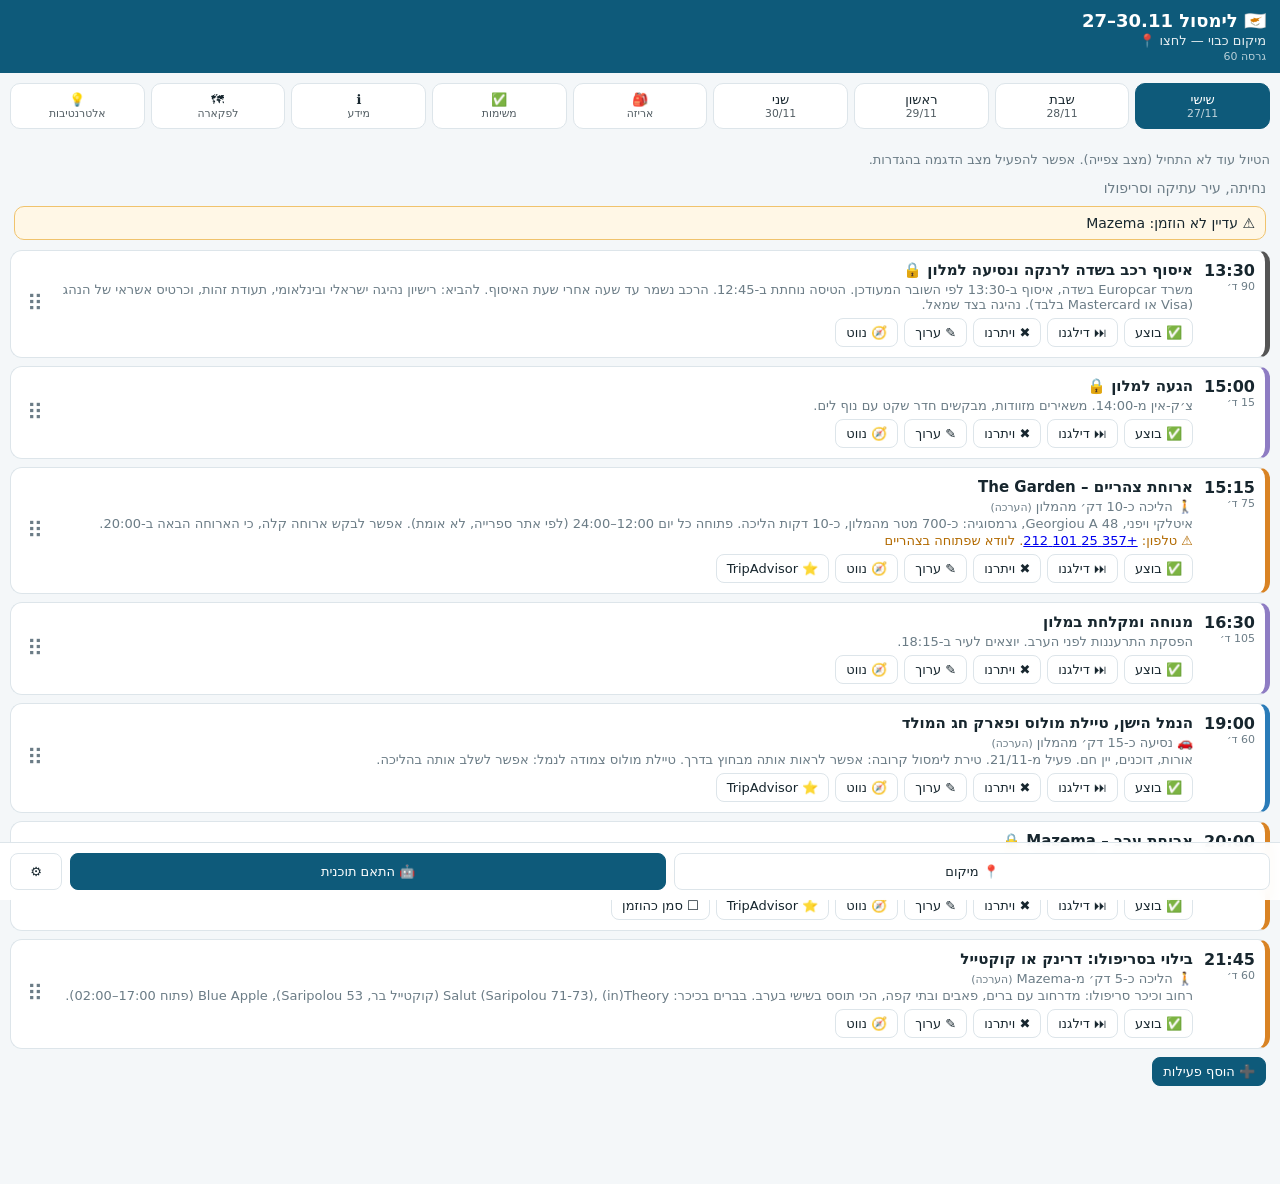
==== docs/index.html @ 30a4cca0 "Iason Saturday lunch booked: update note, drop to-do; v60 Co-Authored-By: Claude Sonnet 5.5 <noreply" ====
<!doctype html>
<html lang="he" dir="rtl">
<head>
<meta charset="utf-8">
<meta name="viewport" content="width=device-width,initial-scale=1,viewport-fit=cover">
<title>טיול לקפריסין</title>
<link rel="manifest" href="manifest.webmanifest">
<meta name="theme-color" content="#0e5a7a">
<link rel="icon" href="icon.svg">
<link rel="apple-touch-icon" href="icon-192.png">
<link rel="stylesheet" href="styles.css?v=60">
</head>
<body>
<header>
  <h1>🇨🇾 לימסול <bdi dir="ltr">27–30.11</bdi></h1>
  <div id="loc" class="loc">מיקום כבוי</div>
  <div class="ver">גרסה 60<span id="syncSt"></span></div>
  <button type="button" id="simBanner" class="simbar" hidden>⚠ מצב הדגמה פעיל: השעה והיום מדומים. לחצו כדי לכבות</button>
</header>
<div id="prompt" class="prompt" hidden></div>
<nav id="tabs"></nav>
<main id="list"></main>
<div id="toast" hidden></div>
<footer>
  <button id="btnLoc">📍 מיקום</button>
  <button id="btnAdapt" class="primary">🤖 התאם תוכנית</button>
  <button id="btnSet">⚙️</button>
</footer>

<dialog id="dlgMove">
  <form method="dialog">
    <h3 id="mvTitle">עריכת פעילות</h3>
    <label>שם <input id="mvName" maxlength="120"></label>
    <label>יום <select id="mvDay"></select></label>
    <div class="row">
      <label style="flex:1">שעה <input id="mvTime" type="time"></label>
      <label style="flex:1">משך (דקות) <input id="mvDur" type="number" min="15" max="480" step="5"></label>
    </div>
    <label id="mvTypeRow">סוג
      <select id="mvType"><option value="sight">אתר / פעילות</option><option value="food">אוכל</option><option value="shop">קניות</option><option value="rest">מנוחה</option><option value="travel">נסיעה</option></select>
    </label>
    <div id="mvWarn" class="muted" style="min-height:1.3em"></div>
    <menu>
      <button value="cancel">ביטול</button>
      <button type="button" id="mvReset">↺ אפס שינויים</button>
      <button type="button" id="mvDel" class="danger">מחק</button>
      <button id="mvOk" value="ok" class="primary">שמור</button>
    </menu>
  </form>
</dialog>

<dialog id="dlgAdapt">
  <form method="dialog">
    <h3>התאמת התוכנית</h3>
    <p id="adNow" class="muted"></p>
    <div class="row">
      <label>מאחרים ב-<input id="adDelay" type="number" min="5" step="5" value="30"> דקות</label>
      <button type="button" id="adShift">חשב</button>
    </div>
    <div id="adLocal"></div>
    <hr>
    <label>בקשה חופשית ל-Claude
      <textarea id="adText" rows="3" placeholder="למשל: התעייפנו, רוצים משהו רגוע וקרוב עם נוף. או: יורד גשם."></textarea>
    </label>
    <div class="acts"><button type="button" id="adMic" class="mic" aria-label="הקלטה קולית">🎤 הקלטה</button><button type="button" id="adAI" class="primary">🤖 בקש הצעות מ-Claude</button></div>
    <div id="adStatus" class="muted"></div>
    <div id="adAIList"></div>
    <menu><button value="close">סגור</button></menu>
  </form>
</dialog>

<dialog id="dlgSet">
  <form method="dialog">
    <h3>הגדרות</h3>
    <label>מפתח Claude API (נשמר רק בטלפון הזה)<input id="stKey" type="password" autocomplete="off" placeholder="sk-ant-…"></label>
    <details><summary class="muted">מתקדם: שרת Worker במקום מפתח</summary>
      <label>כתובת שרת ה-AI (Worker)<input id="stEndpoint" type="url" placeholder="https://…workers.dev"></label>
      <label>טוקן אפליקציה (אופציונלי)<input id="stToken" type="text" autocomplete="off"></label>
    </details>
    <hr>
    <label><input id="stSim" type="checkbox"> מצב הדגמה (שעה ויום מדומים)</label>
    <div class="row">
      <select id="stSimDay"></select>
      <input id="stSimTime" type="time" value="14:00">
    </div>
    <details open><summary>🔄 סנכרון חי בין הטלפונים</summary>
      <label>כתובת שרת הסנכרון (Cloudflare Worker)<input id="syDb" type="url" placeholder="https://…workers.dev"></label>
      <label>קוד טיול (נשאר בסוד)<input id="syCode" type="text" autocomplete="off" placeholder="10–40 אותיות קטנות ומספרים"></label>
      <div class="acts"><button type="button" id="syGen">צור קוד</button><button type="button" id="syStart" class="primary">התחל סנכרון</button><button type="button" id="syStop">הפסק</button><button type="button" id="syInvite">📤 הזמן את שרית</button></div>
      <div id="syMsg" class="muted"></div>
    </details>
    <details open><summary>🔔 התראות (במכשיר הזה)</summary>
      <div class="acts"><button type="button" id="pnEnable" class="primary">הפעל התראות</button><button type="button" id="pnOff">כבה</button></div>
      <div id="pnMsg" class="muted"></div>
    </details>
    <details><summary>⏰ זמני התראות</summary>
      <label>באיזו שעה לשלוח את הודעת הבוקר<input id="ntMorning" type="time" value="08:00"></label>
      <label>התראה לפני אתר או קניות: כמה דקות לפני שצריך לצאת<input id="ntLead" type="number" min="5" max="120" step="5" inputmode="numeric"></label>
      <label>התראה לפני מסעדה שהוזמנה: כמה דקות לפני שצריך לצאת<input id="ntFood" type="number" min="5" max="120" step="5" inputmode="numeric"></label>
      <label>שאלת "הספקתם?": כמה דקות אחרי שהפעילות נגמרת<input id="ntAfter" type="number" min="0" max="120" step="5" inputmode="numeric"></label>
      <div class="acts"><button type="button" id="ntDefault">חזרה לברירות מחדל</button></div>
      <div id="ntMsg" class="muted"></div>
    </details>
    <button type="button" id="stPrint">🖨 הדפס / שמור כ-PDF (התוכנית הסופית)</button>
    <button type="button" id="stRefresh">🔄 רענן גרסה (לא מוחק מפתח או סימונים)</button>
    <button type="button" id="stReset" class="danger">איפוס כל הסימונים וההזזות</button>
    <menu><button value="cancel">ביטול</button><button id="stOk" value="ok" class="primary">שמור</button></menu>
  </form>
</dialog>

<script src="plan.js?v=60"></script>
<script src="logic.js?v=60"></script>
<script src="sync.js?v=60"></script>
<script src="push.js?v=60"></script>
<script src="app.js?v=60"></script>
<div id="printRoot"></div>
</body>
</html>
---- docs/styles.css ----
:root{--bg:#f4f7f9;--card:#fff;--ink:#17262e;--mut:#6b7c86;--pri:#0e5a7a;--ok:#2e8b57;--warn:#b26a00;--bad:#b3261e;--line:#dde5ea}
*{box-sizing:border-box}
body{margin:0;font-family:system-ui,-apple-system,"Segoe UI",Arial,sans-serif;background:var(--bg);color:var(--ink);padding-bottom:84px}
header{background:var(--pri);color:#fff;padding:calc(10px + env(safe-area-inset-top)) 14px 10px;position:sticky;top:0;z-index:5}
h1{margin:0;font-size:18px}.loc{font-size:13px;opacity:.9;margin-top:2px}
nav{display:flex;gap:6px;padding:10px;overflow-x:auto}
nav button{flex:1;min-width:84px;border:1px solid var(--line);background:var(--card);border-radius:10px;padding:8px 6px;font-size:13px}
nav button.sel{background:var(--pri);color:#fff;border-color:var(--pri)}nav button small{display:block;opacity:.75}
main{padding:0 10px}
.theme{color:var(--mut);margin:2px 4px 10px;font-size:14px}
.item{display:flex;gap:10px;background:var(--card);border:1px solid var(--line);border-radius:12px;padding:10px;margin-bottom:8px;border-inline-start:5px solid var(--line)}
.item.food{border-inline-start-color:#d98324}.item.sight{border-inline-start-color:#2a7bb8}.item.rest{border-inline-start-color:#8e7cc3}.item.shop{border-inline-start-color:#c2478a}.item.travel{border-inline-start-color:#555}
.item.done{opacity:.6}.item.done h3{text-decoration:line-through}.item.skipped{opacity:.45}
.item.now{outline:2px solid var(--pri)}
.time{min-width:52px;font-weight:700;font-variant-numeric:tabular-nums}.time small{display:block;color:var(--mut);font-weight:400;font-size:11px}
.body{flex:1}.body h3{margin:0 0 3px;font-size:15px}.body p{margin:2px 0;font-size:13px;color:var(--mut)}
.body p.warn{color:var(--warn)}.chip{font-size:11px;border-radius:8px;padding:1px 6px;background:#e8f0f4;color:var(--pri);margin-inline-start:4px}
.acts{display:flex;gap:6px;flex-wrap:wrap;margin-top:6px}
button,.btn{font:inherit;font-size:13px;border:1px solid var(--line);background:#fff;border-radius:8px;padding:6px 10px;text-decoration:none;color:var(--ink)}
button.primary{background:var(--pri);color:#fff;border-color:var(--pri)}button.danger{color:var(--bad);border-color:var(--bad)}
footer{position:fixed;bottom:0;inset-inline:0;display:flex;gap:8px;padding:10px 10px calc(10px + env(safe-area-inset-bottom));background:#fffe;backdrop-filter:blur(6px);border-top:1px solid var(--line)}
footer button{flex:1;padding:10px}footer #btnSet{flex:0 0 52px}
.prompt{margin:10px;padding:12px;border-radius:12px;background:#fff7e6;border:1px solid #f0c36d}
.prompt p{margin:0 0 8px;font-weight:600}.prompt .acts{margin:0}
dialog{border:0;border-radius:14px;max-width:min(94vw,460px);width:100%;padding:16px}dialog::backdrop{background:#0006}
dialog label{display:block;margin:8px 0;font-size:14px}dialog input,dialog select,dialog textarea{width:100%;font:inherit;padding:8px;border:1px solid var(--line);border-radius:8px;margin-top:4px}
dialog input[type=checkbox]{width:auto}dialog #adDelay{width:80px;display:inline-block}
dialog menu{display:flex;gap:8px;justify-content:flex-end;padding:0;margin:12px 0 0}
.row{display:flex;gap:8px;align-items:end}.muted{color:var(--mut);font-size:13px}
.prop{border:1px solid var(--line);border-radius:10px;padding:8px;margin:8px 0;font-size:14px}.prop button{margin-top:6px}
.sum{background:#eef6fa;border-radius:10px;padding:8px;font-size:14px;margin:8px 0}


.ver{font-size:11px;opacity:.7;margin-top:2px}

.lst{background:var(--card);border:1px solid var(--line);border-radius:12px;padding:4px 10px;margin-bottom:10px}
.li{display:flex;align-items:center;gap:8px;padding:8px 0;border-bottom:1px solid var(--line)}.li:last-child{border-bottom:0}
.li label{flex:1;display:flex;gap:10px;align-items:flex-start;font-size:15px}.li input{width:20px;height:20px;margin-top:2px;flex:none}
.li.done span{text-decoration:line-through;opacity:.5}.li .x{border:0;background:none;color:var(--mut);font-size:16px;padding:4px 8px}
.add{display:flex;gap:8px}.add input{flex:1;font:inherit;padding:10px;border:1px solid var(--line);border-radius:8px}

.mic{font-size:18px;padding:6px 12px}.mic.rec{background:#fde8e8;border-color:var(--bad);animation:pulse 1s infinite}@keyframes pulse{50%{opacity:.5}}

.item.dropped{opacity:.4}.item.dropped h3{text-decoration:line-through}

.wx{margin:0 4px 10px;font-size:15px}.wx button{font-size:12px;padding:3px 8px;margin-inline-start:6px}.li .tx{flex:1;font-size:15px;line-height:1.5}.li a{color:var(--pri);font-weight:600}

.bk-warn{margin:0 4px 10px;padding:8px 10px;border-radius:10px;background:#fff7e6;border:1px solid #f0c36d;font-size:14px}button.booked{background:#e6f4ea;border-color:var(--ok);color:var(--ok)}

.grip{touch-action:none;user-select:none;-webkit-user-select:none;cursor:grab;align-self:center;padding:10px 6px;color:var(--mut);font-size:22px;line-height:1}
.item.dragging{opacity:.3}
.ghost{position:fixed;z-index:50;pointer-events:none;box-shadow:0 10px 28px #0005;margin:0;opacity:.96}
.drop-line{height:5px;background:var(--pri);border-radius:3px;margin:3px 0}
nav button.over{outline:3px solid var(--pri);background:#e3f1f7}
#toast{position:fixed;bottom:84px;inset-inline:10px;background:#17262e;color:#fff;padding:10px 14px;border-radius:12px;display:flex;gap:10px;align-items:center;justify-content:space-between;z-index:60;font-size:14px}
#toast[hidden]{display:none}#toast button{background:#fff;color:#17262e}
.gstop{background:var(--card);border:1px solid var(--line);border-radius:12px;padding:10px 12px;margin-bottom:10px}
.gstop h3{margin:0 0 6px;font-size:17px;display:flex;align-items:center;gap:8px}.gn{flex:none;width:24px;height:24px;border-radius:50%;background:var(--pri);color:#fff;font-size:14px;display:inline-flex;align-items:center;justify-content:center}
.gstop p{margin:0 0 8px;font-size:15px;line-height:1.55}.gstop a{color:var(--pri);font-weight:600}
.gtop{margin:0 4px 10px}.gtop a{font-size:15px;padding:6px 12px}
.afit{background:#eef6fa;border-radius:8px;padding:6px 8px}
.gp button{font-size:13px;border:1px solid var(--pri);border-radius:14px;padding:3px 10px;background:#fff;color:var(--pri)}
.gp{display:flex;flex-wrap:wrap;gap:6px}.gp a{font-size:13px;border:1px solid var(--line);border-radius:14px;padding:3px 10px;text-decoration:none;background:#f4f7f9}
.trip{color:var(--mut);font-size:13px;margin:2px 0}
#printRoot{display:none}
@media print{
  @page{size:A4;margin:12mm}
  body>*:not(#printRoot){display:none!important}
  html,body{background:#fff!important}
  dialog{display:none!important}
  #printRoot{display:block;direction:rtl;color:#000;background:#fff;font-size:11.5pt}
  #printRoot h1{font-size:18pt;margin:0 0 8pt}
  #printRoot h2{font-size:13pt;border-bottom:1px solid #444;margin:10pt 0 4pt}
  .pday{margin:0 0 10pt;page-break-inside:avoid}
  #printRoot table{width:100%;border-collapse:collapse}
  #printRoot td{padding:3pt 4pt;border-bottom:1px solid #ccc;vertical-align:top}
  #printRoot .pt{white-space:nowrap;width:82pt;text-align:right}
  #printRoot .pn{font-size:10pt;color:#333}
  #printRoot li{margin:2pt 0}
}
.simbar{display:block;width:calc(100% + 28px);margin:8px -14px -10px;padding:7px 14px;border:0;background:#b3261e;color:#fff;font-weight:700;font-size:14px;text-align:center;cursor:pointer}.simbar[hidden]{display:none}
.li .grip{padding:6px 4px;font-size:20px}.li.dragging{opacity:.3}.ghost.li{background:var(--card);border:1px solid var(--line);border-radius:10px;padding:8px;display:flex;align-items:center;gap:8px}
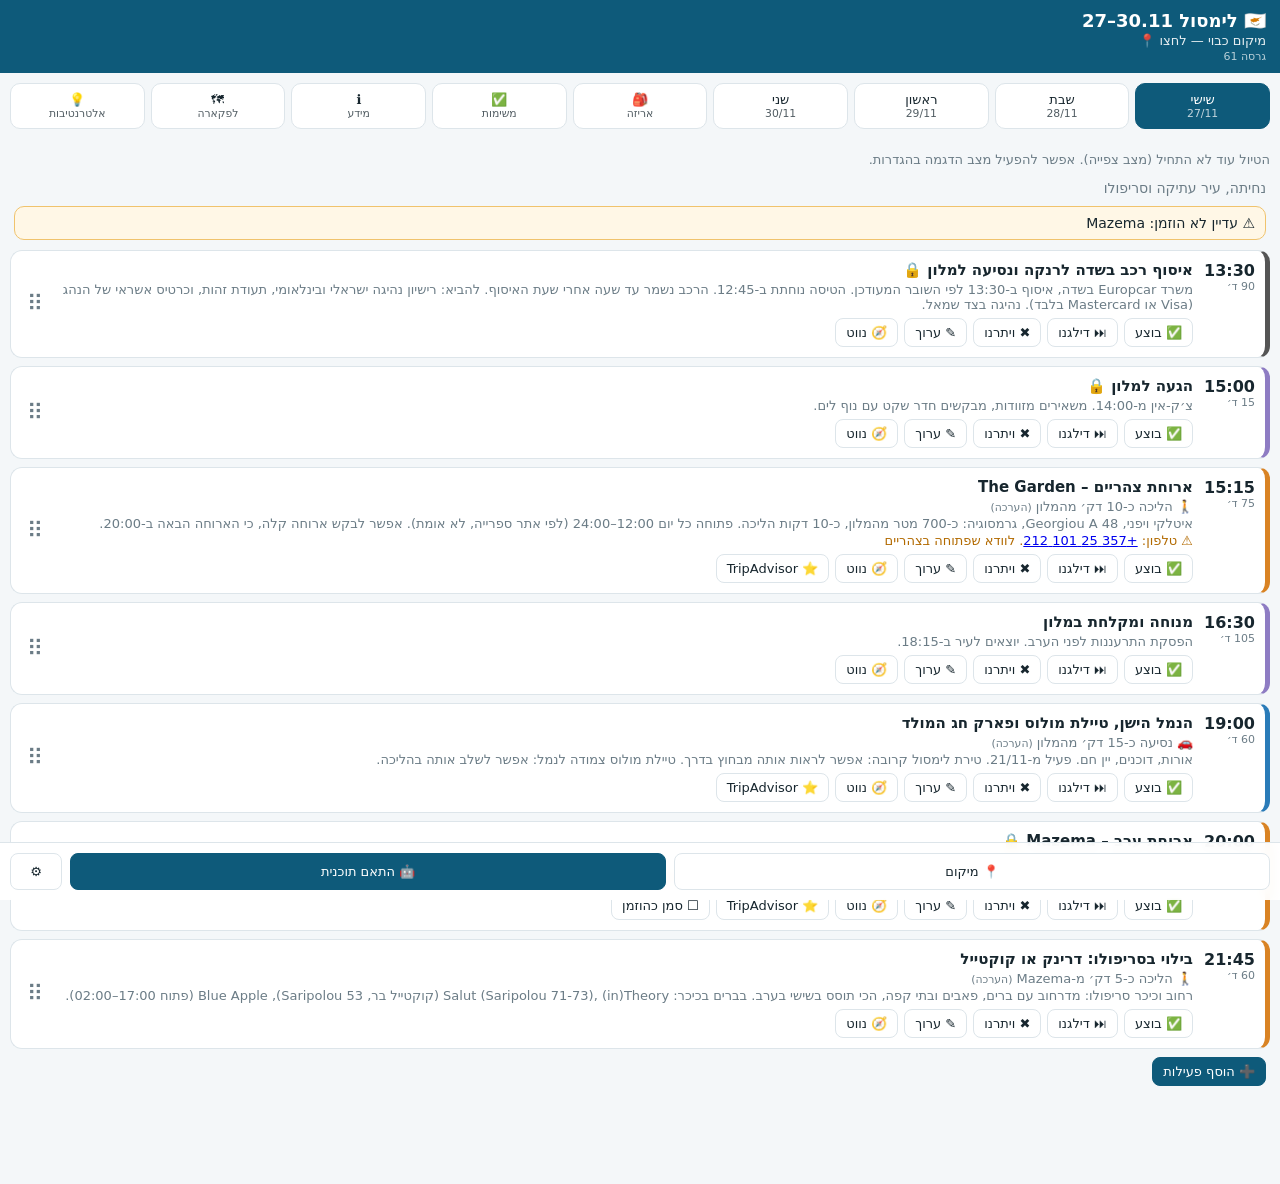
==== commit e8081054: "Saturday: Iason lunch 13:00, Lefkara shopping 11:00-13:00, to-do to change booking; v61 Co-Authored-" ====
--- a/docs/index.html
+++ b/docs/index.html
@@ -8,13 +8,13 @@
 <meta name="theme-color" content="#0e5a7a">
 <link rel="icon" href="icon.svg">
 <link rel="apple-touch-icon" href="icon-192.png">
-<link rel="stylesheet" href="styles.css?v=60">
+<link rel="stylesheet" href="styles.css?v=61">
 </head>
 <body>
 <header>
   <h1>🇨🇾 לימסול <bdi dir="ltr">27–30.11</bdi></h1>
   <div id="loc" class="loc">מיקום כבוי</div>
-  <div class="ver">גרסה 60<span id="syncSt"></span></div>
+  <div class="ver">גרסה 61<span id="syncSt"></span></div>
   <button type="button" id="simBanner" class="simbar" hidden>⚠ מצב הדגמה פעיל: השעה והיום מדומים. לחצו כדי לכבות</button>
 </header>
 <div id="prompt" class="prompt" hidden></div>
@@ -108,11 +108,11 @@
   </form>
 </dialog>
 
-<script src="plan.js?v=60"></script>
-<script src="logic.js?v=60"></script>
-<script src="sync.js?v=60"></script>
-<script src="push.js?v=60"></script>
-<script src="app.js?v=60"></script>
+<script src="plan.js?v=61"></script>
+<script src="logic.js?v=61"></script>
+<script src="sync.js?v=61"></script>
+<script src="push.js?v=61"></script>
+<script src="app.js?v=61"></script>
 <div id="printRoot"></div>
 </body>
 </html>
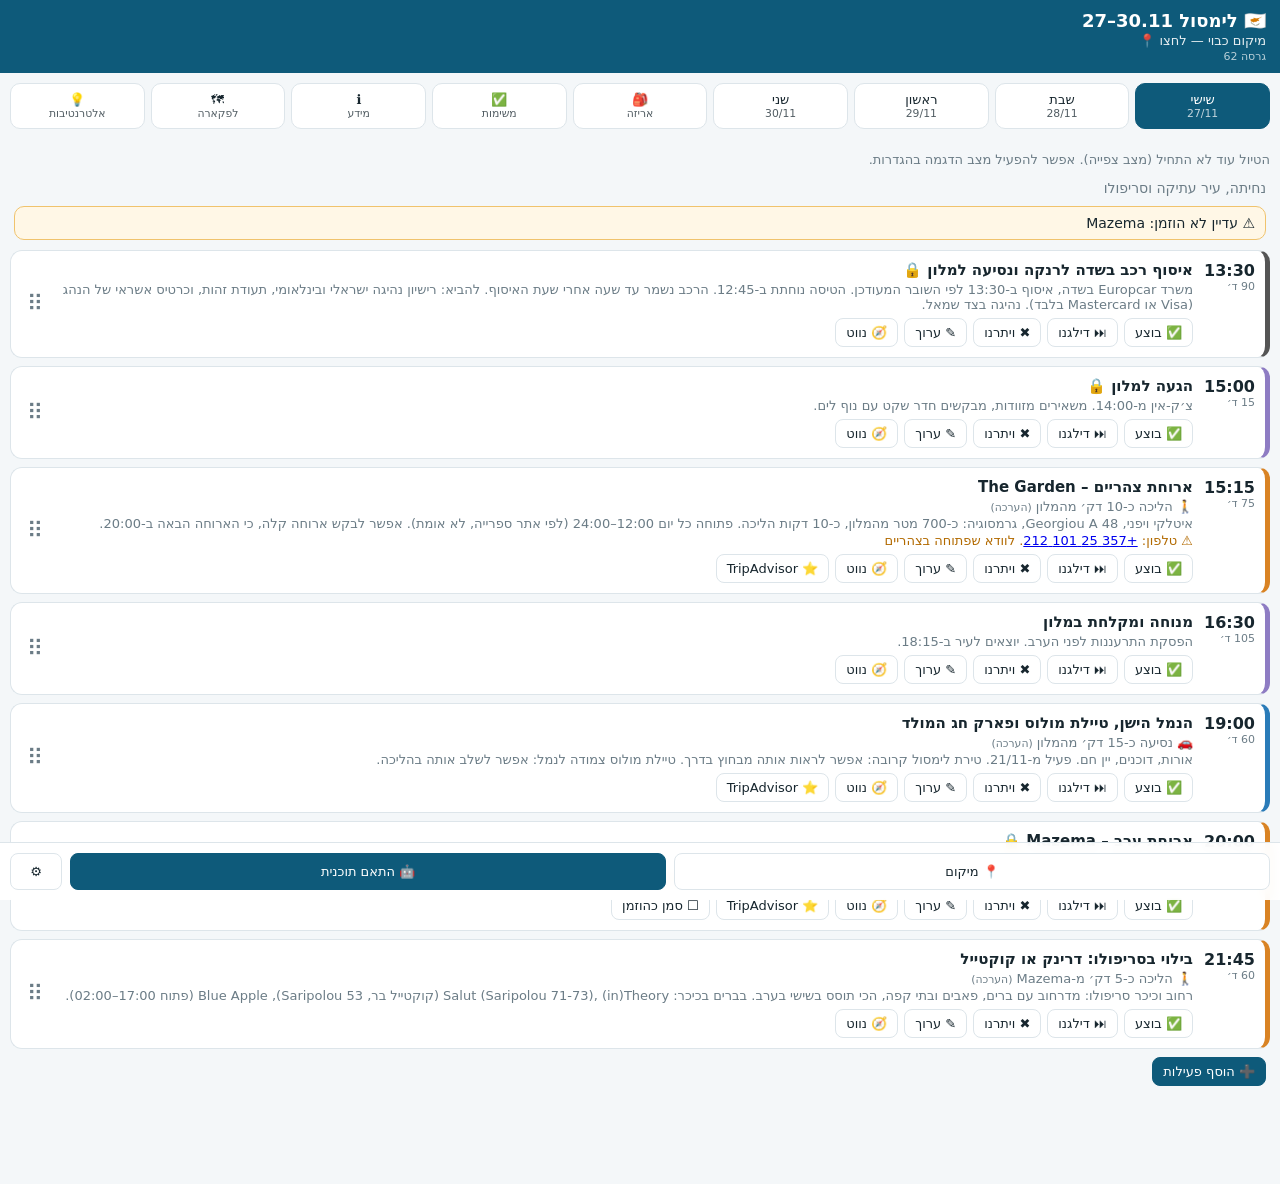
==== commit cae47b4d: "Mazema Friday dinner booked: update note, drop to-do; v62 Co-Authored-By: Claude Sonnet 5.5 <noreply" ====
--- a/docs/index.html
+++ b/docs/index.html
@@ -8,13 +8,13 @@
 <meta name="theme-color" content="#0e5a7a">
 <link rel="icon" href="icon.svg">
 <link rel="apple-touch-icon" href="icon-192.png">
-<link rel="stylesheet" href="styles.css?v=61">
+<link rel="stylesheet" href="styles.css?v=62">
 </head>
 <body>
 <header>
   <h1>🇨🇾 לימסול <bdi dir="ltr">27–30.11</bdi></h1>
   <div id="loc" class="loc">מיקום כבוי</div>
-  <div class="ver">גרסה 61<span id="syncSt"></span></div>
+  <div class="ver">גרסה 62<span id="syncSt"></span></div>
   <button type="button" id="simBanner" class="simbar" hidden>⚠ מצב הדגמה פעיל: השעה והיום מדומים. לחצו כדי לכבות</button>
 </header>
 <div id="prompt" class="prompt" hidden></div>
@@ -108,11 +108,11 @@
   </form>
 </dialog>
 
-<script src="plan.js?v=61"></script>
-<script src="logic.js?v=61"></script>
-<script src="sync.js?v=61"></script>
-<script src="push.js?v=61"></script>
-<script src="app.js?v=61"></script>
+<script src="plan.js?v=62"></script>
+<script src="logic.js?v=62"></script>
+<script src="sync.js?v=62"></script>
+<script src="push.js?v=62"></script>
+<script src="app.js?v=62"></script>
 <div id="printRoot"></div>
 </body>
 </html>
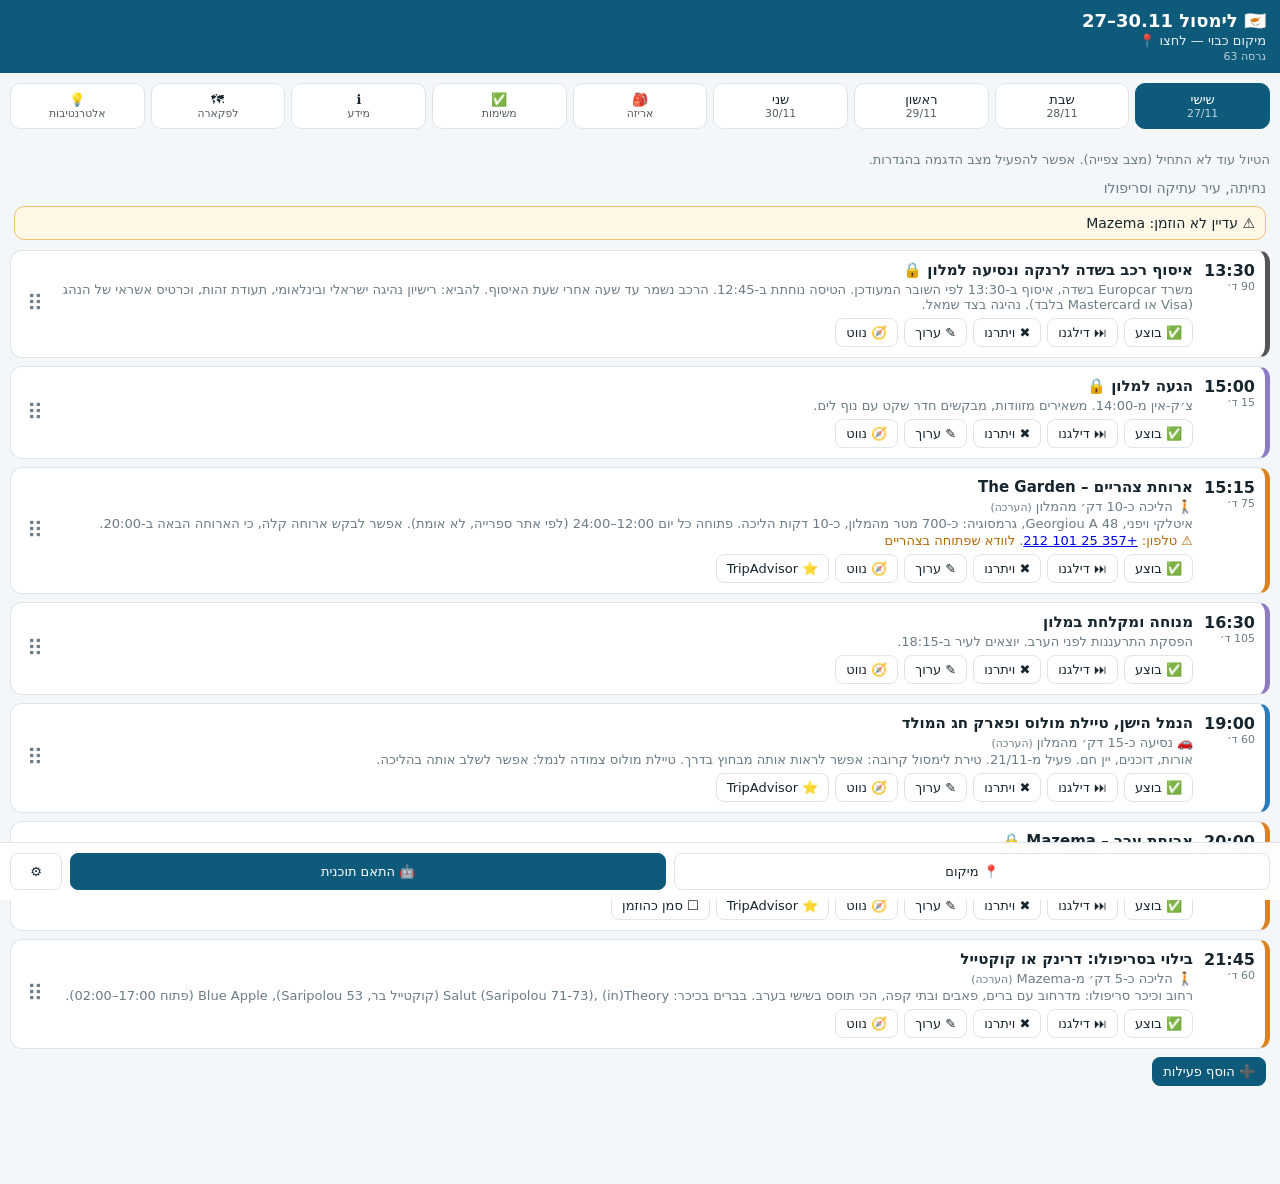
==== commit 787e254d: "Iason booking changed to 13:00: update note, drop to-do; v63 Co-Authored-By: Claude Sonnet 5.5 <nore" ====
--- a/docs/index.html
+++ b/docs/index.html
@@ -8,13 +8,13 @@
 <meta name="theme-color" content="#0e5a7a">
 <link rel="icon" href="icon.svg">
 <link rel="apple-touch-icon" href="icon-192.png">
-<link rel="stylesheet" href="styles.css?v=62">
+<link rel="stylesheet" href="styles.css?v=63">
 </head>
 <body>
 <header>
   <h1>🇨🇾 לימסול <bdi dir="ltr">27–30.11</bdi></h1>
   <div id="loc" class="loc">מיקום כבוי</div>
-  <div class="ver">גרסה 62<span id="syncSt"></span></div>
+  <div class="ver">גרסה 63<span id="syncSt"></span></div>
   <button type="button" id="simBanner" class="simbar" hidden>⚠ מצב הדגמה פעיל: השעה והיום מדומים. לחצו כדי לכבות</button>
 </header>
 <div id="prompt" class="prompt" hidden></div>
@@ -108,11 +108,11 @@
   </form>
 </dialog>
 
-<script src="plan.js?v=62"></script>
-<script src="logic.js?v=62"></script>
-<script src="sync.js?v=62"></script>
-<script src="push.js?v=62"></script>
-<script src="app.js?v=62"></script>
+<script src="plan.js?v=63"></script>
+<script src="logic.js?v=63"></script>
+<script src="sync.js?v=63"></script>
+<script src="push.js?v=63"></script>
+<script src="app.js?v=63"></script>
 <div id="printRoot"></div>
 </body>
 </html>
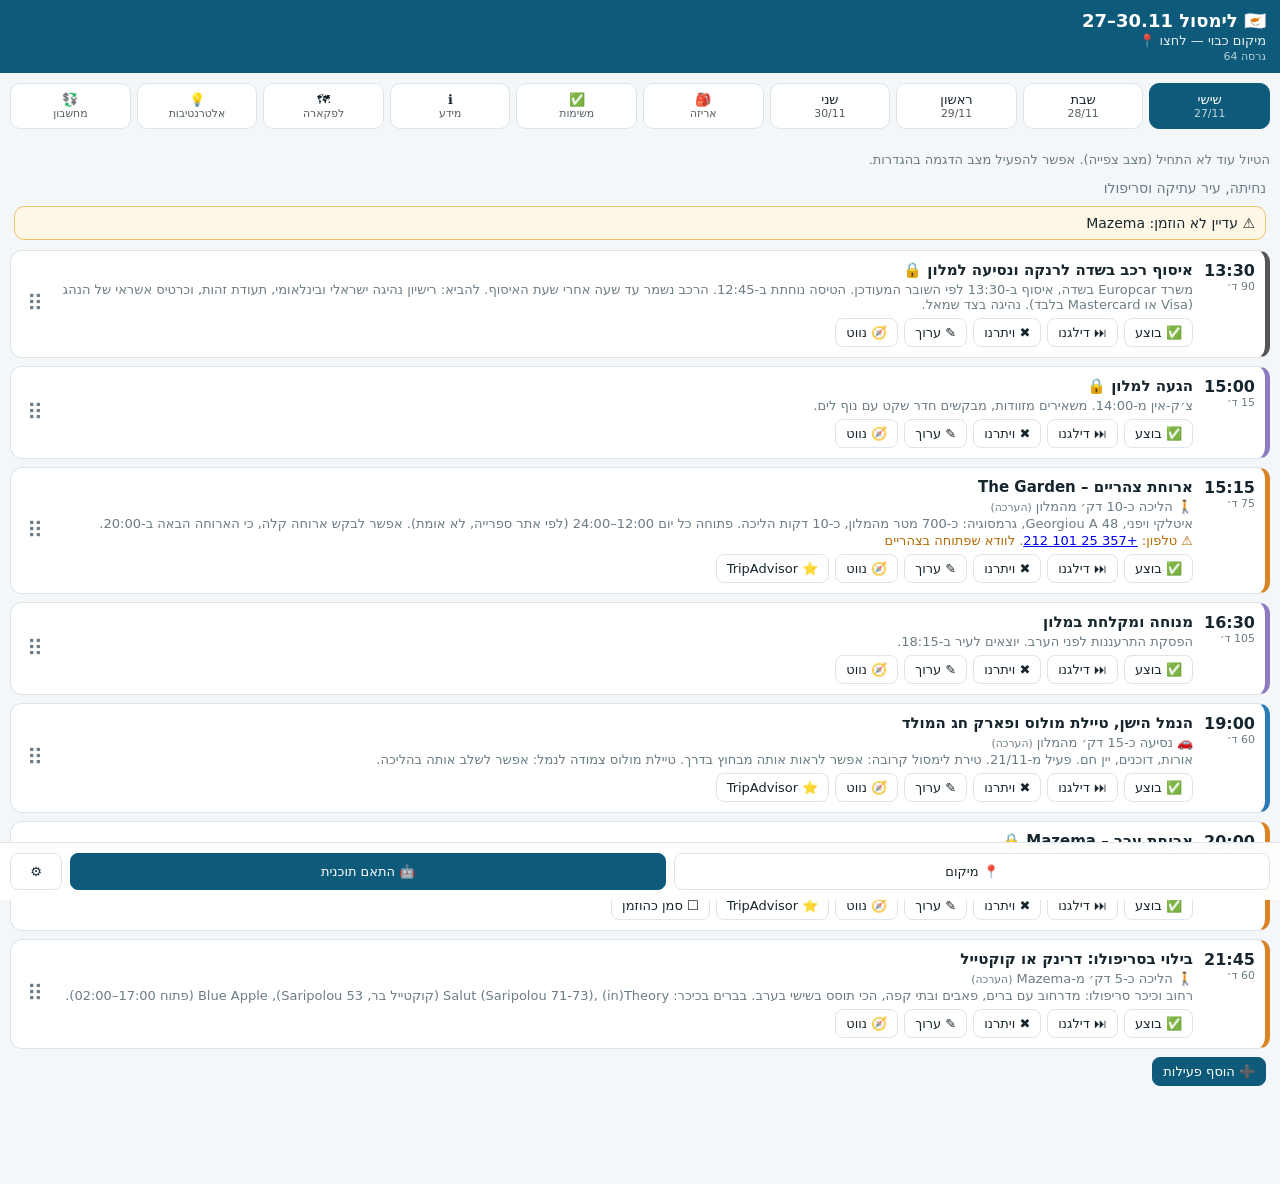
==== commit 5293f75e: "Add currency calculator tab (EUR to ILS) with editable and updatable rate; v64 Co-Authored-By: Claud" ====
--- a/docs/index.html
+++ b/docs/index.html
@@ -8,13 +8,13 @@
 <meta name="theme-color" content="#0e5a7a">
 <link rel="icon" href="icon.svg">
 <link rel="apple-touch-icon" href="icon-192.png">
-<link rel="stylesheet" href="styles.css?v=63">
+<link rel="stylesheet" href="styles.css?v=64">
 </head>
 <body>
 <header>
   <h1>🇨🇾 לימסול <bdi dir="ltr">27–30.11</bdi></h1>
   <div id="loc" class="loc">מיקום כבוי</div>
-  <div class="ver">גרסה 63<span id="syncSt"></span></div>
+  <div class="ver">גרסה 64<span id="syncSt"></span></div>
   <button type="button" id="simBanner" class="simbar" hidden>⚠ מצב הדגמה פעיל: השעה והיום מדומים. לחצו כדי לכבות</button>
 </header>
 <div id="prompt" class="prompt" hidden></div>
@@ -108,11 +108,11 @@
   </form>
 </dialog>
 
-<script src="plan.js?v=63"></script>
-<script src="logic.js?v=63"></script>
-<script src="sync.js?v=63"></script>
-<script src="push.js?v=63"></script>
-<script src="app.js?v=63"></script>
+<script src="plan.js?v=64"></script>
+<script src="logic.js?v=64"></script>
+<script src="sync.js?v=64"></script>
+<script src="push.js?v=64"></script>
+<script src="app.js?v=64"></script>
 <div id="printRoot"></div>
 </body>
 </html>
--- a/docs/styles.css
+++ b/docs/styles.css
@@ -80,3 +80,6 @@
 }
 .simbar{display:block;width:calc(100% + 28px);margin:8px -14px -10px;padding:7px 14px;border:0;background:#b3261e;color:#fff;font-weight:700;font-size:14px;text-align:center;cursor:pointer}.simbar[hidden]{display:none}
 .li .grip{padding:6px 4px;font-size:20px}.li.dragging{opacity:.3}.ghost.li{background:var(--card);border:1px solid var(--line);border-radius:10px;padding:8px;display:flex;align-items:center;gap:8px}
+.fxl{display:block;font-size:15px;margin-bottom:8px}.fxl input{display:block;width:100%;box-sizing:border-box;margin-top:4px;padding:10px;font-size:20px;border:1px solid var(--line);border-radius:10px;background:var(--card);color:inherit}
+.fxres{font-size:32px;font-weight:700;color:var(--pri);margin:4px 0 12px;direction:ltr;text-align:right}.fxnote{color:var(--mut);font-size:13px;margin:6px 0 8px}
+.fxex{display:flex;flex-wrap:wrap;gap:6px 14px;margin-top:6px;font-size:15px;direction:ltr}
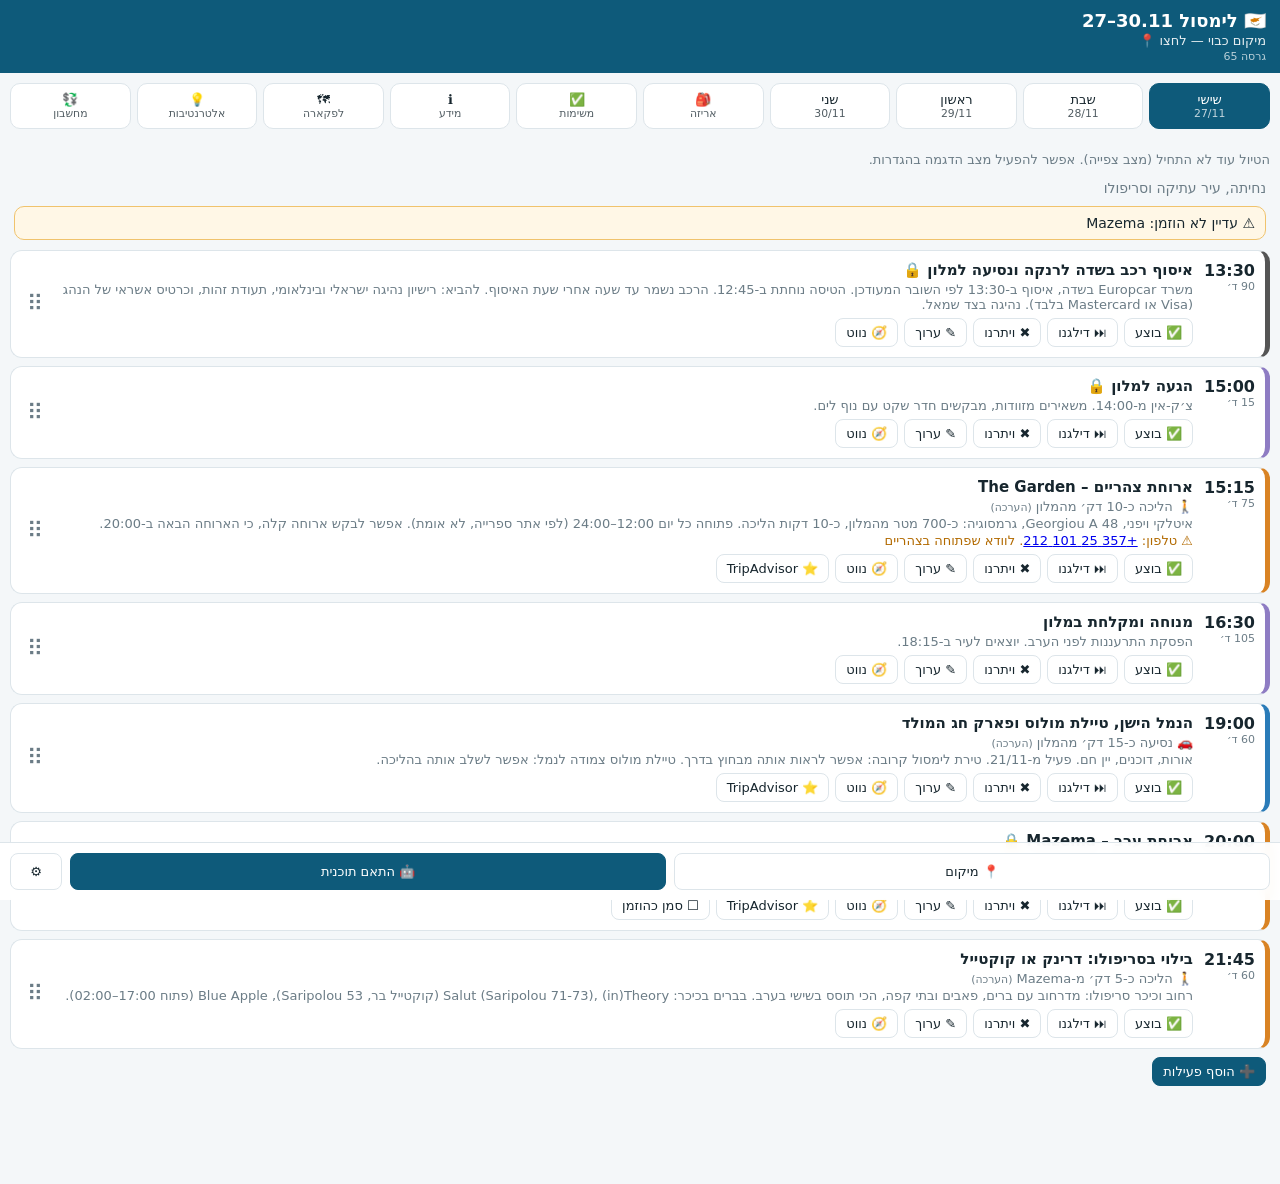
==== commit acd76f28: "Calculator tab: price comparison against estimated Israeli price (Claude, user key); v65 Co-Authored" ====
--- a/docs/index.html
+++ b/docs/index.html
@@ -8,13 +8,13 @@
 <meta name="theme-color" content="#0e5a7a">
 <link rel="icon" href="icon.svg">
 <link rel="apple-touch-icon" href="icon-192.png">
-<link rel="stylesheet" href="styles.css?v=64">
+<link rel="stylesheet" href="styles.css?v=65">
 </head>
 <body>
 <header>
   <h1>🇨🇾 לימסול <bdi dir="ltr">27–30.11</bdi></h1>
   <div id="loc" class="loc">מיקום כבוי</div>
-  <div class="ver">גרסה 64<span id="syncSt"></span></div>
+  <div class="ver">גרסה 65<span id="syncSt"></span></div>
   <button type="button" id="simBanner" class="simbar" hidden>⚠ מצב הדגמה פעיל: השעה והיום מדומים. לחצו כדי לכבות</button>
 </header>
 <div id="prompt" class="prompt" hidden></div>
@@ -108,11 +108,11 @@
   </form>
 </dialog>
 
-<script src="plan.js?v=64"></script>
-<script src="logic.js?v=64"></script>
-<script src="sync.js?v=64"></script>
-<script src="push.js?v=64"></script>
-<script src="app.js?v=64"></script>
+<script src="plan.js?v=65"></script>
+<script src="logic.js?v=65"></script>
+<script src="sync.js?v=65"></script>
+<script src="push.js?v=65"></script>
+<script src="app.js?v=65"></script>
 <div id="printRoot"></div>
 </body>
 </html>
--- a/docs/styles.css
+++ b/docs/styles.css
@@ -83,3 +83,4 @@
 .fxl{display:block;font-size:15px;margin-bottom:8px}.fxl input{display:block;width:100%;box-sizing:border-box;margin-top:4px;padding:10px;font-size:20px;border:1px solid var(--line);border-radius:10px;background:var(--card);color:inherit}
 .fxres{font-size:32px;font-weight:700;color:var(--pri);margin:4px 0 12px;direction:ltr;text-align:right}.fxnote{color:var(--mut);font-size:13px;margin:6px 0 8px}
 .fxex{display:flex;flex-wrap:wrap;gap:6px 14px;margin-top:6px;font-size:15px;direction:ltr}
+.pcres{margin-top:10px}.pcres p{margin:6px 0;font-size:15px;line-height:1.5}.pcv{border-radius:10px;padding:10px 12px;margin-bottom:6px;font-size:17px}.pcv.good{background:#e3f4e6;color:#1d6b2f}.pcv.bad{background:#fde8e6;color:#a1271b}.pcv.same{background:#eef6fa}.pcv div{font-size:14px;font-weight:400}
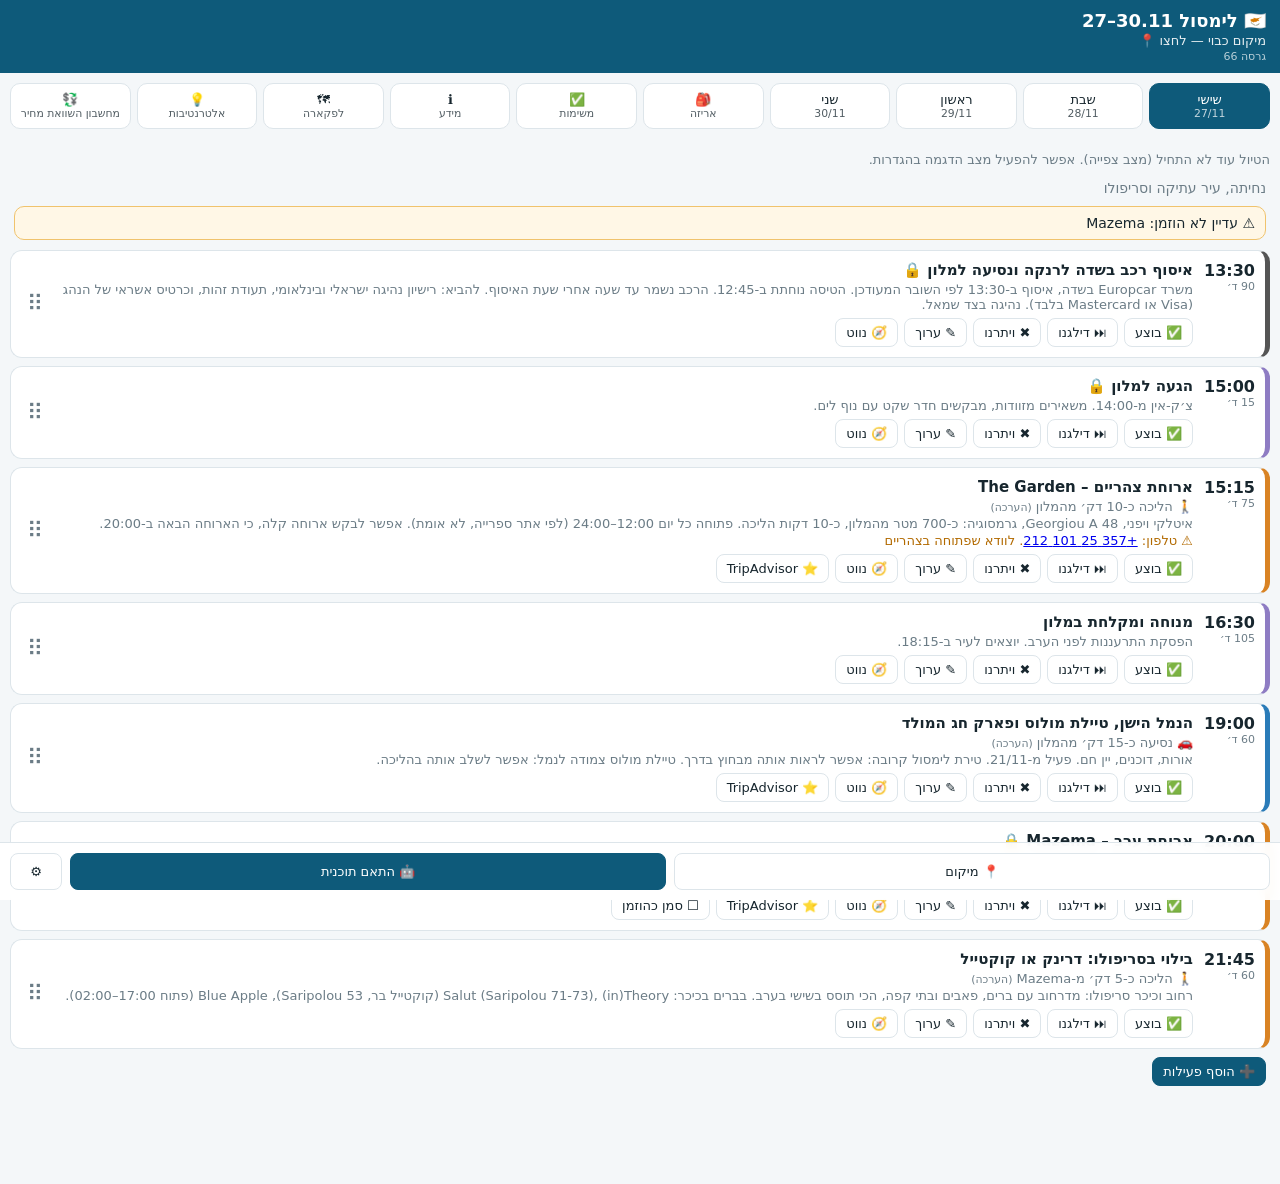
==== commit 146dd10c: "Rename calculator tab to 'מחשבון השוואת מחיר'; v66 Co-Authored-By: Claude Sonnet 5.5 <noreply@anthro" ====
--- a/docs/index.html
+++ b/docs/index.html
@@ -8,13 +8,13 @@
 <meta name="theme-color" content="#0e5a7a">
 <link rel="icon" href="icon.svg">
 <link rel="apple-touch-icon" href="icon-192.png">
-<link rel="stylesheet" href="styles.css?v=65">
+<link rel="stylesheet" href="styles.css?v=66">
 </head>
 <body>
 <header>
   <h1>🇨🇾 לימסול <bdi dir="ltr">27–30.11</bdi></h1>
   <div id="loc" class="loc">מיקום כבוי</div>
-  <div class="ver">גרסה 65<span id="syncSt"></span></div>
+  <div class="ver">גרסה 66<span id="syncSt"></span></div>
   <button type="button" id="simBanner" class="simbar" hidden>⚠ מצב הדגמה פעיל: השעה והיום מדומים. לחצו כדי לכבות</button>
 </header>
 <div id="prompt" class="prompt" hidden></div>
@@ -108,11 +108,11 @@
   </form>
 </dialog>
 
-<script src="plan.js?v=65"></script>
-<script src="logic.js?v=65"></script>
-<script src="sync.js?v=65"></script>
-<script src="push.js?v=65"></script>
-<script src="app.js?v=65"></script>
+<script src="plan.js?v=66"></script>
+<script src="logic.js?v=66"></script>
+<script src="sync.js?v=66"></script>
+<script src="push.js?v=66"></script>
+<script src="app.js?v=66"></script>
 <div id="printRoot"></div>
 </body>
 </html>
--- a/docs/styles.css
+++ b/docs/styles.css
@@ -84,3 +84,4 @@
 .fxres{font-size:32px;font-weight:700;color:var(--pri);margin:4px 0 12px;direction:ltr;text-align:right}.fxnote{color:var(--mut);font-size:13px;margin:6px 0 8px}
 .fxex{display:flex;flex-wrap:wrap;gap:6px 14px;margin-top:6px;font-size:15px;direction:ltr}
 .pcres{margin-top:10px}.pcres p{margin:6px 0;font-size:15px;line-height:1.5}.pcv{border-radius:10px;padding:10px 12px;margin-bottom:6px;font-size:17px}.pcv.good{background:#e3f4e6;color:#1d6b2f}.pcv.bad{background:#fde8e6;color:#a1271b}.pcv.same{background:#eef6fa}.pcv div{font-size:14px;font-weight:400}
+nav button[data-d=calc]{min-width:112px}
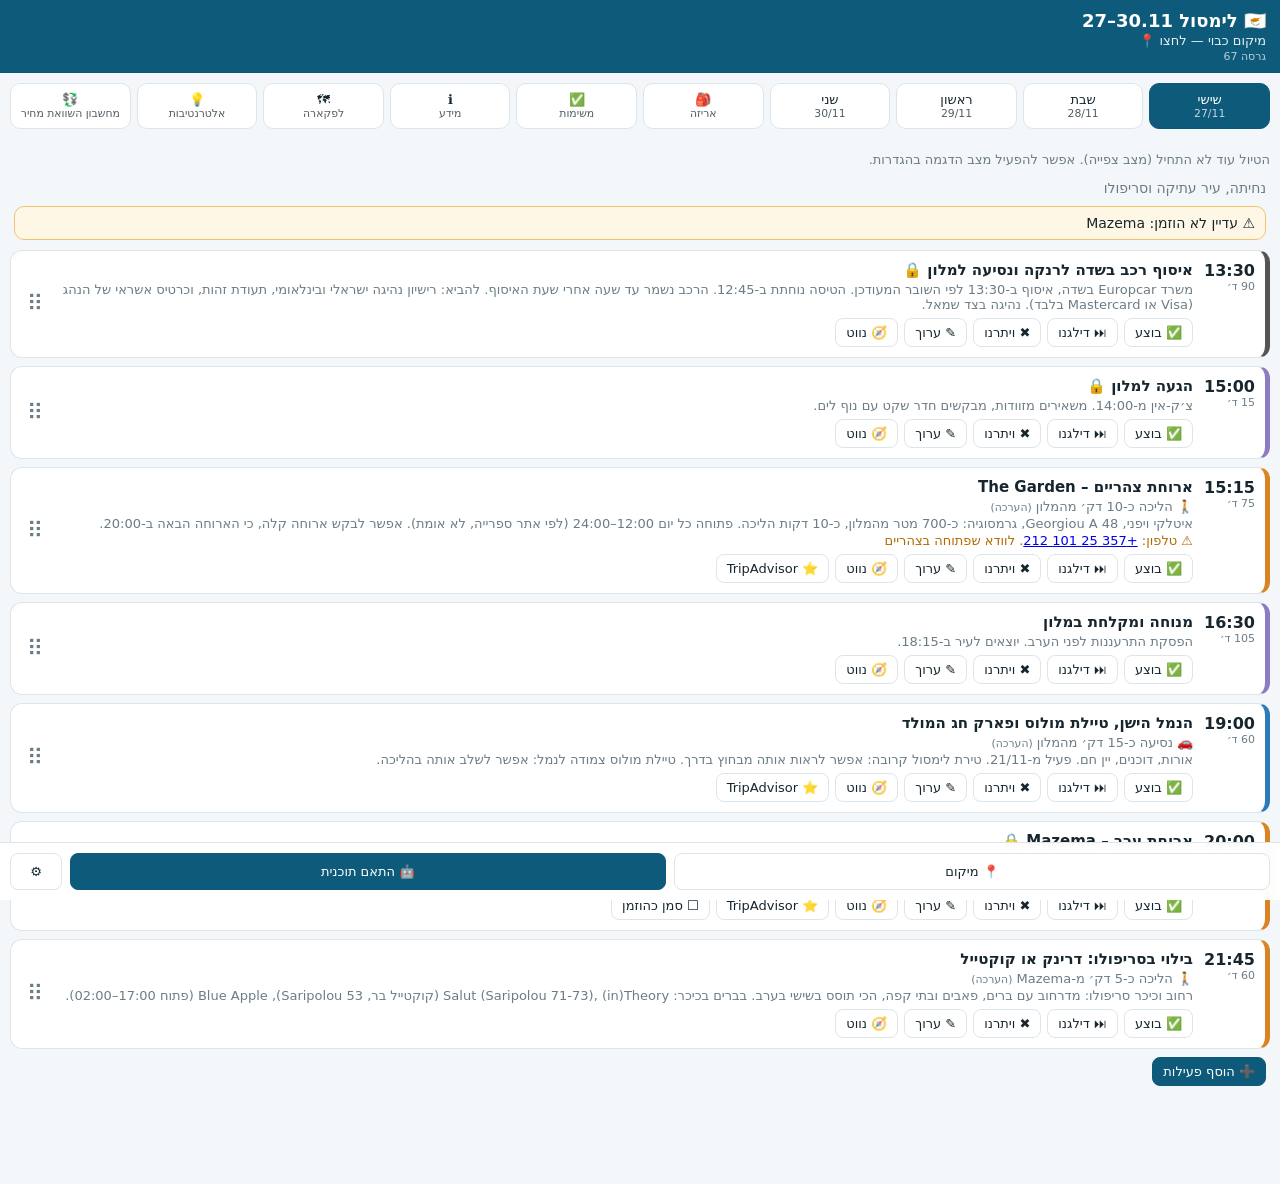
==== commit 1b55239a: "Location: keep watching after timeout errors, persist on/off, restart on open and on return from bac" ====
--- a/docs/index.html
+++ b/docs/index.html
@@ -8,13 +8,13 @@
 <meta name="theme-color" content="#0e5a7a">
 <link rel="icon" href="icon.svg">
 <link rel="apple-touch-icon" href="icon-192.png">
-<link rel="stylesheet" href="styles.css?v=66">
+<link rel="stylesheet" href="styles.css?v=67">
 </head>
 <body>
 <header>
   <h1>🇨🇾 לימסול <bdi dir="ltr">27–30.11</bdi></h1>
   <div id="loc" class="loc">מיקום כבוי</div>
-  <div class="ver">גרסה 66<span id="syncSt"></span></div>
+  <div class="ver">גרסה 67<span id="syncSt"></span></div>
   <button type="button" id="simBanner" class="simbar" hidden>⚠ מצב הדגמה פעיל: השעה והיום מדומים. לחצו כדי לכבות</button>
 </header>
 <div id="prompt" class="prompt" hidden></div>
@@ -108,11 +108,11 @@
   </form>
 </dialog>
 
-<script src="plan.js?v=66"></script>
-<script src="logic.js?v=66"></script>
-<script src="sync.js?v=66"></script>
-<script src="push.js?v=66"></script>
-<script src="app.js?v=66"></script>
+<script src="plan.js?v=67"></script>
+<script src="logic.js?v=67"></script>
+<script src="sync.js?v=67"></script>
+<script src="push.js?v=67"></script>
+<script src="app.js?v=67"></script>
 <div id="printRoot"></div>
 </body>
 </html>
